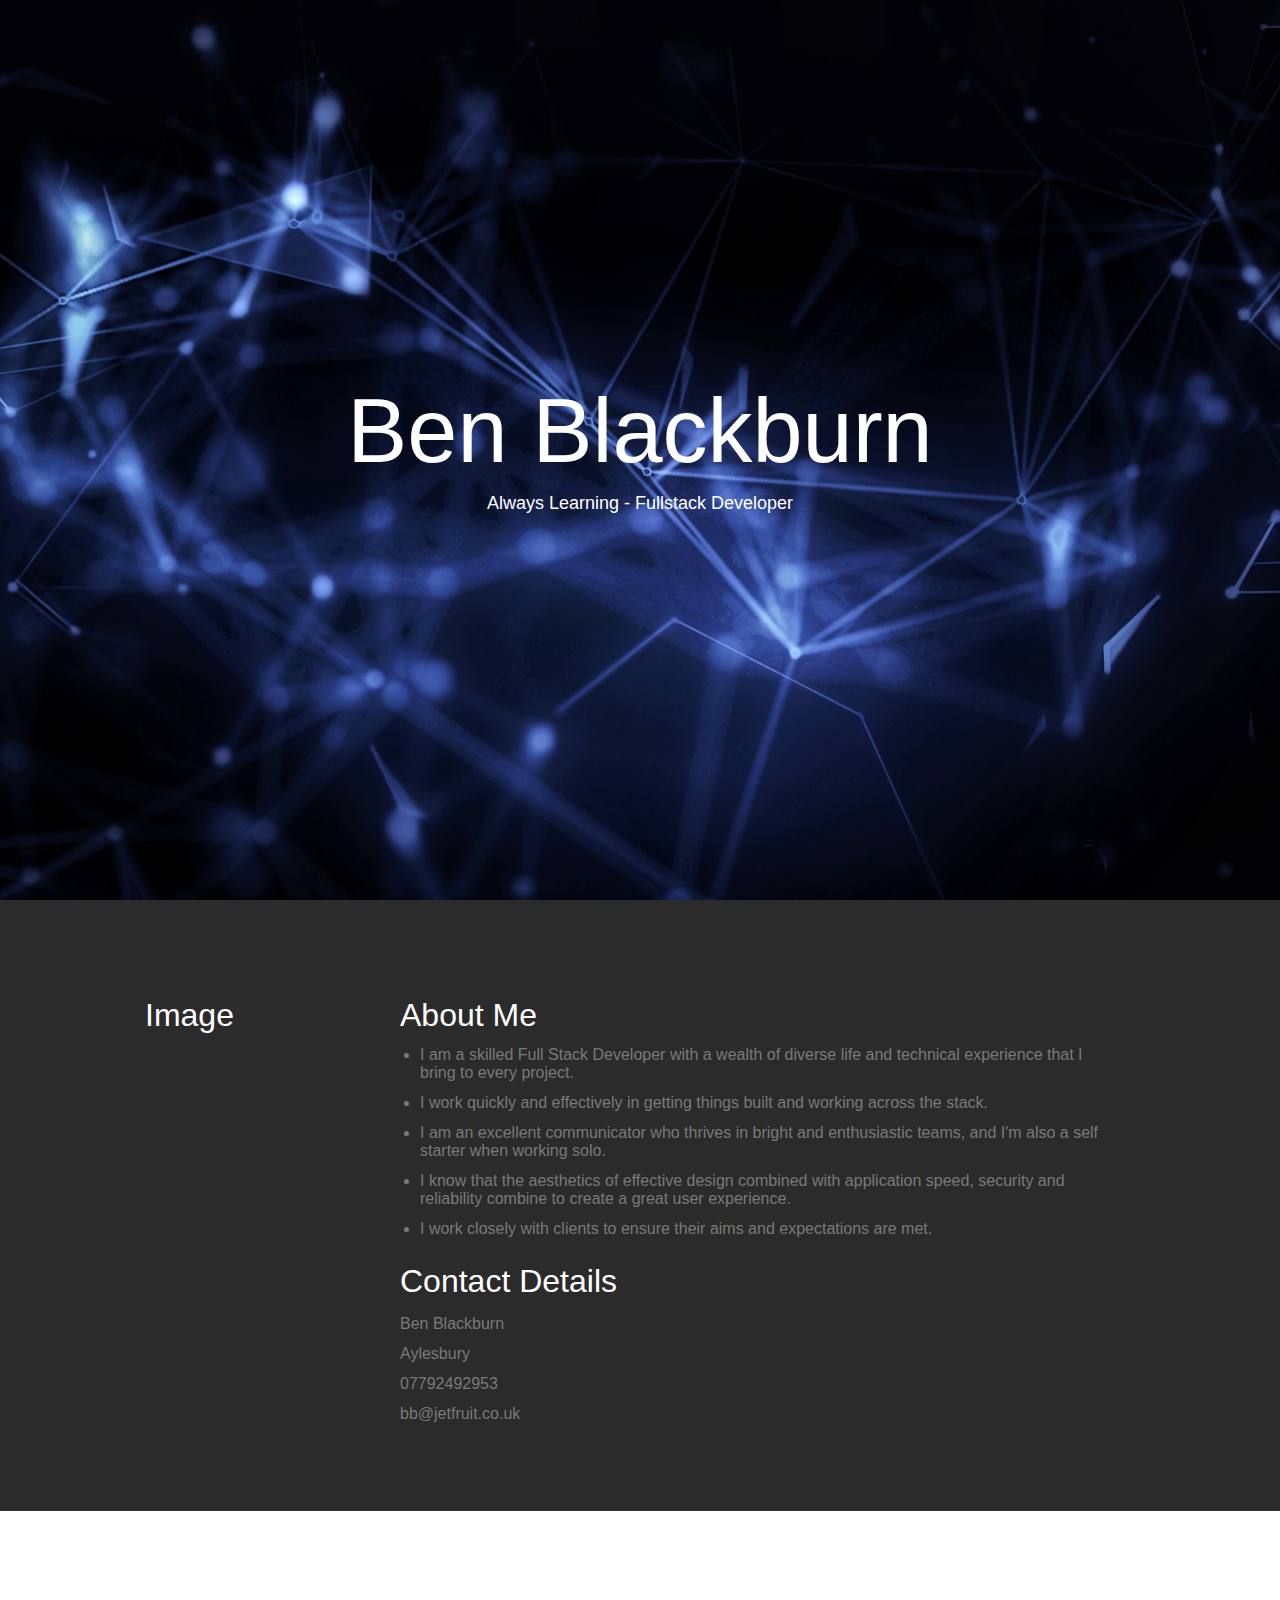
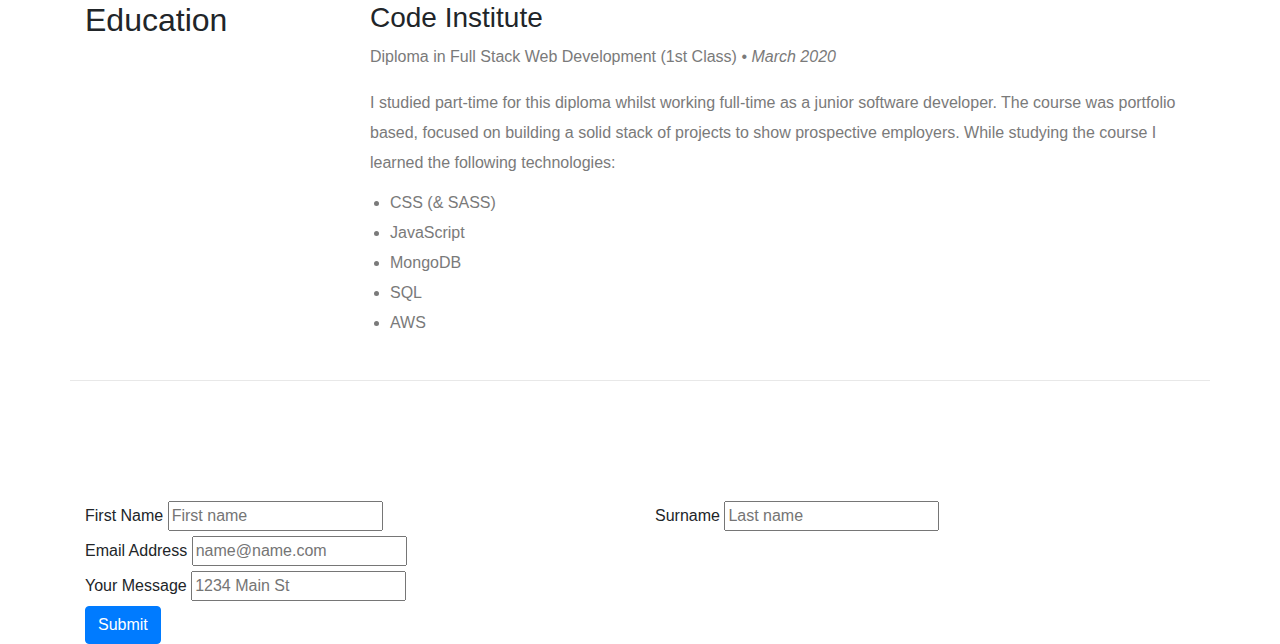
==== index.html @ df26fb1d "added contact form" ====
<!DOCTYPE html>

<head>

    <title>Ben Blackburn</title>
    <link rel="stylesheet" href="https://stackpath.bootstrapcdn.com/bootstrap/4.4.1/css/bootstrap.min.css"
        integrity="sha384-Vkoo8x4CGsO3+Hhxv8T/Q5PaXtkKtu6ug5TOeNV6gBiFeWPGFN9MuhOf23Q9Ifjh" crossorigin="anonymous">

    <link rel="stylesheet" href="style.css">
</head>

<body>
    <!-- <div class="container">
        <h1>Ben Blackburn The
            <span class="txt-type" data-wait="3000" data-words='["Developer", "Designer", "Creator"]'></span>
        </h1>
        <h2>Welcome To My Website</h2>
    </div> -->
    <header class="head">
        <nav class="row">

        </nav>
        <div class="banner">
            <h1>Ben Blackburn</h1>
            <h3>Always Learning - Fullstack Developer</h3>
        </div>
    </header>
    <div class="container-fluid about">
        <div class="container text">
            <div class="row">
                <div class="col-3">
                    <h2>Image</h2>
                </div>
                <div class="col-9 main">
                    <h2>About Me</h2>
                    <ul>
                        <li>I am a skilled Full Stack Developer with a wealth of diverse life and technical experience
                            that I bring to every project.</li>
                        <li>I work quickly and effectively in getting things built and working across the stack.</li>
                        <li>I am an excellent communicator who thrives in bright and enthusiastic teams, and I'm also a
                            self starter when working solo.</li>
                        <li>I know that the aesthetics of effective design combined with application speed, security and
                            reliability combine to create a great user experience.</li>
                        <li>I work closely with clients to ensure their aims and expectations are met.</li>
                    </ul>
                    <h2>Contact Details</h2>
                    <p class="address">
                        <span>Ben Blackburn</span>
                        <br>
                        <span>Aylesbury</span>
                        <br>
                        <span>07792492953</span>
                        <br>
                        <span>bb@jetfruit.co.uk</span>
                    </p>
                </div>
            </div>
        </div>
    </div>
    <div class="container">
        <div class="resume">
            <div class="row education">
                <div class="col-3">
                    <h2>
                        <span>Education</span>
                    </h2>
                </div>
                <div class="col-9">
                    <div class="row item">
                        <div class="col-12">
                            <h3>Code Institute</h3>
                            <p class="info">
                                Diploma in Full Stack Web Development (1st Class) • <em class="date">March 2020</em>
                            </p>
                            <p>I studied part-time for this diploma whilst working full-time as a junior software
                                developer. The course was portfolio based, focused on building a solid stack of projects
                                to show prospective employers. While studying the course I learned the following
                                technologies:</p>
                            <ul>
                                <li>CSS (& SASS)</li>
                                <li>JavaScript</li>
                                <li>MongoDB</li>
                                <li>SQL</li>
                                <li>AWS</li>
                            </ul>
                        </div>
                    </div>
                </div>
            </div>
        </div>
    </div>
    <div class="customer">
    <div class="container formone">
        <div class="row row1 justify-content-center">
            <div class="col-sm fields1">
                <label class="ftext" for="firstName">First Name</label>
                <input type="text" class="letters" id="firstName" placeholder="First name">
            </div>
            <div class="col-sm fields2">
                <label class="ftext" for="surname">Surname</label>
                <input type="text" class="letters" id="surname" placeholder="Last name">
            </div>
        </div>
        <div class="row">
            <div class="col-12 fields">
                <label class="ftext" for="emailAddress">Email Address</label>
                <input type="email" class="letters" id="emailAddress" placeholder="name@name.com">
            </div>
        </div>
        <div class="row">
            <div class="col-12 fields">
                <label class="ftext" for="inputMessage">Your Message</label>
                <input type="text" class="letters" id="inputMessage" placeholder="1234 Main St">
            </div>
        </div>
        <div class="row">
            <div class="col-12">
                <button type="submit" class="btn btn-primary formb">Submit</button>
            </div>
        </div>
    </div>
</div>

    <script src="main.js"></script>
</body>

</html>
---- style.css ----
/* @import url('https://fonts.googleapis.com/css?family=Raleway:200,100,400');

body {
  font-family: 'Raleway', sans-serif;
  height: 100vh;
  background: #333 url('https://image.ibb.co/n5A2HU/showcase.jpg') no-repeat center center / cover;
  color: #ccc;
  overflow:hidden;
}

.container {
  display: flex;
  flex-direction: column;
  justify-content: center;
  height: 100%;
  padding: 0 3rem;
}

h1, h2 {
  font-weight: 200;
  margin: 0.4rem;
}

h1 {
  font-size: 3.5rem;
}

h2 {
  font-size: 2rem;
  color: #aaa;
}

/* Cursor */
/* .txt-type > .txt {
  border-right: 0.2rem solid #777;
}

@media(min-width: 1200px) {
  h1 {
    font-size: 5rem;
  }
}

@media(max-width: 800px) {
  .container {
    padding: 0 1rem;
  }

  h1 {
    font-size: 3rem;
  }
}

@media(max-width: 500px) {
  h1 {
    font-size: 2.5rem;
  }

  h2 {
    font-size: 1.5rem;
  }
} */
* {
  box-sizing: border-box;
  position: relative;
}

body {
  margin: 0px;
}

.head {
  background-image: url("images/header.jpg");
  height: 100vh;
  background-size: cover;
  background-position: center;
  text-align: center;
  vertical-align: middle;
  width: 100%;
}

.banner {
  color: white;

  margin: 0;
  position: absolute;
  top: 50%;
  left: 50%;
  transform: translate(-50%, -50%);
}

.banner h1 {
  font-size: 90px;
}

.banner h3 {
  font-size: 18px;
}

.about {
  background: #2b2b2b;
  padding-top: 96px;
  padding-bottom: 66px;
  color: white;
  overflow: hidden;
}

.text {
  width: 96%;
  max-width: 1020px;
  margin: 0 auto;
}

.main {
  padding-right: 5%;
}

ul {
  margin-bottom: 24px;
  margin-top: 12px;
  padding-left: 0;
  margin-left: 20px;
}

p {
  line-height: 30px;
  color: #7a7a7a;
}

li {
  line-height: 18px;
  margin-bottom: 12px;
  display: list-item;
  color: #7a7a7a;
}

.resume {
  background: #fff;
  padding-top: 90px;
  padding-bottom: 72px;
}

.education {
  margin-bottom: 48px;
  padding-bottom: 24px;
  border-bottom: 1px solid #E8E8E8;
}
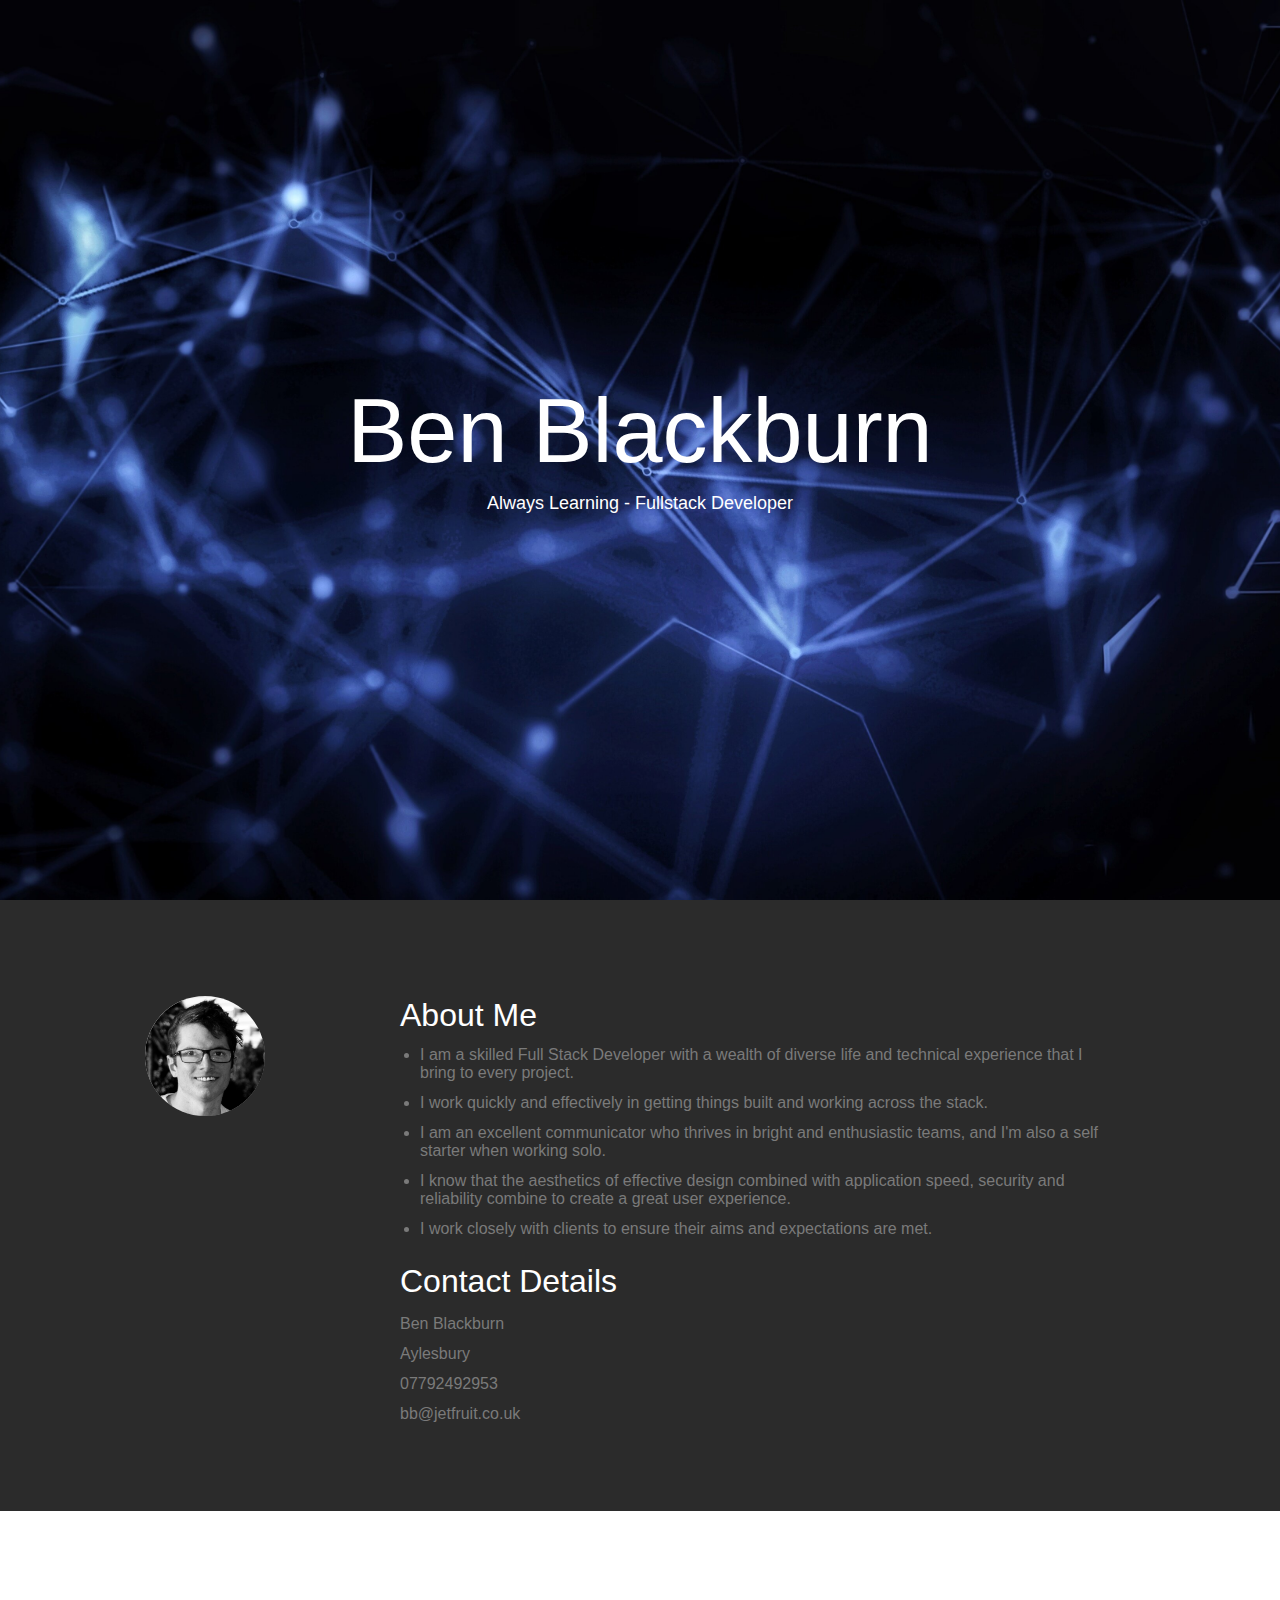
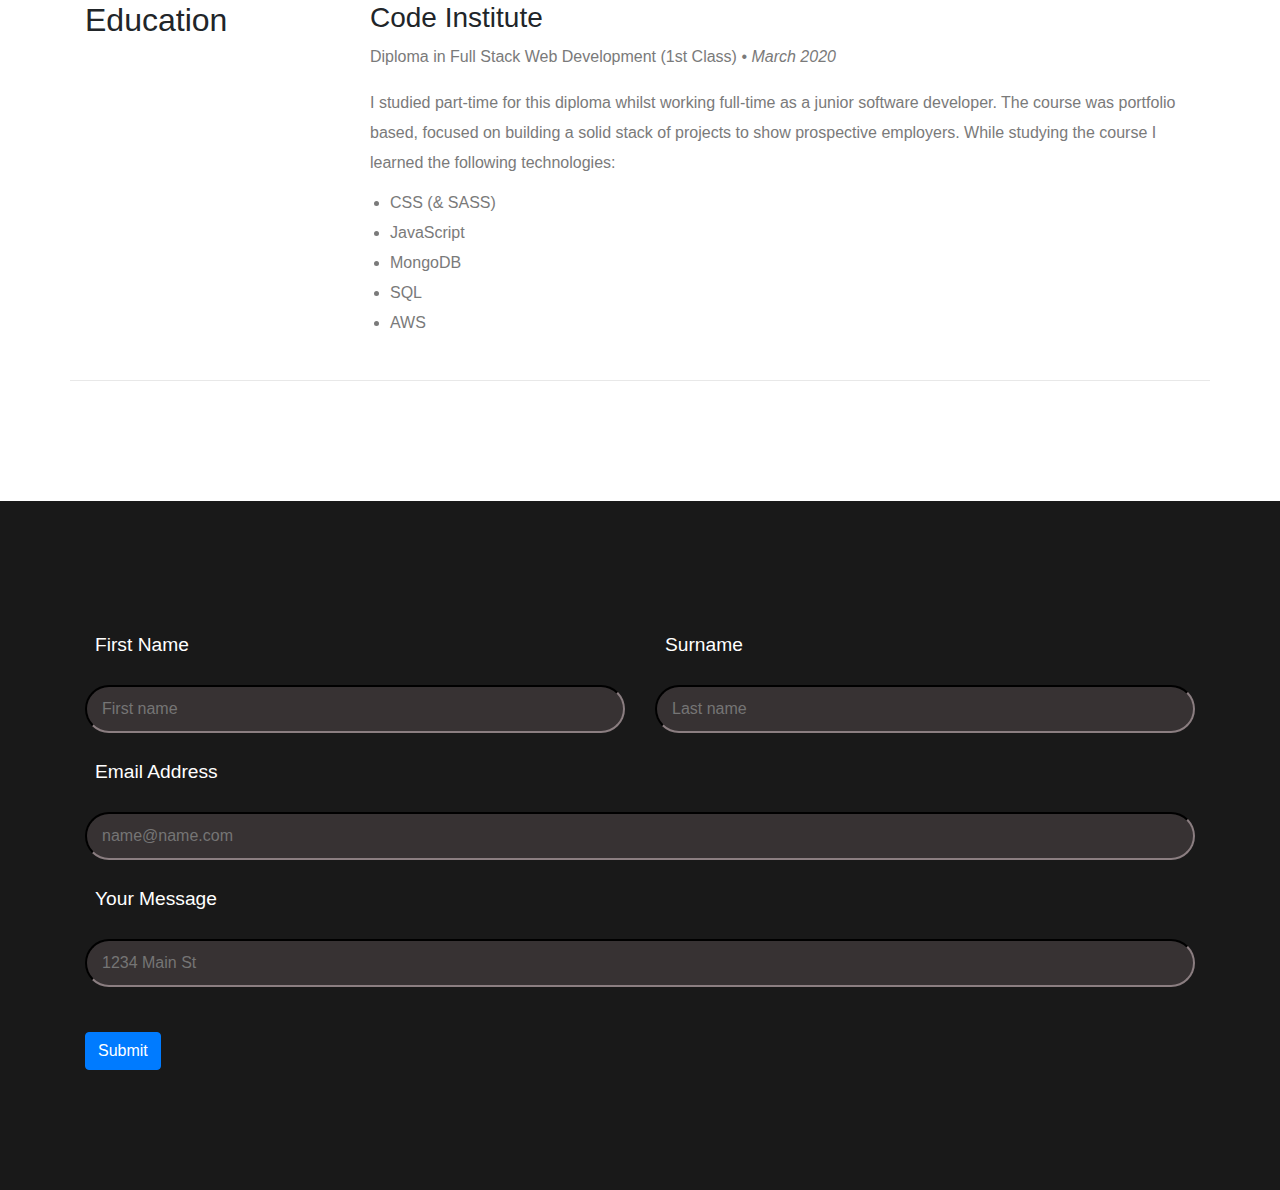
==== commit f41fcdaa: "added self image" ====
--- a/index.html
+++ b/index.html
@@ -29,7 +29,7 @@
         <div class="container text">
             <div class="row">
                 <div class="col-3">
-                    <h2>Image</h2>
+                    <img src="images/circlehead.svg" alt="">
                 </div>
                 <div class="col-9 main">
                     <h2>About Me</h2>
--- a/style.css
+++ b/style.css
@@ -60,6 +60,9 @@
     font-size: 1.5rem;
   }
 } */
+
+$break_xs: 576px;
+
 * {
   box-sizing: border-box;
   position: relative;
@@ -105,6 +108,11 @@
   overflow: hidden;
 }
 
+img {
+  width: 120px;
+  height: 120px;
+}
+
 .text {
   width: 96%;
   max-width: 1020px;
@@ -145,3 +153,54 @@
   padding-bottom: 24px;
   border-bottom: 1px solid #E8E8E8;
 }
+
+.customer {
+  background-color: #191919;
+}
+
+.formone {
+  padding-top: 120px;
+  padding-bottom: 120px;
+  /* background-color: #191919; */
+}
+
+.formone input {
+  width: 100%;
+  border-radius: 24px;
+  padding: 10px 15px;
+  background: #373233;
+  border-color: #373233;
+  outline: none;
+}
+
+.formone label {
+  padding: 10px 0px 20px 10px;
+  margin: 0px 0px 5px;
+}
+
+.formone .ftext {
+  font-style: normal;
+  font-size: 1.2rem;
+  color: white;
+  padding: 10px 0 20px 10px;
+}
+
+.formone .fields1 {
+  margin: 0px 0px 15px;
+}
+
+.formone .fields2 {
+  margin: 0px 0px 15px;
+}
+
+.formone .fields {
+  margin: 0px 0px 15px;
+}
+
+.letters {
+  color: white;
+}
+
+.formb {
+  margin-top: 30px;
+}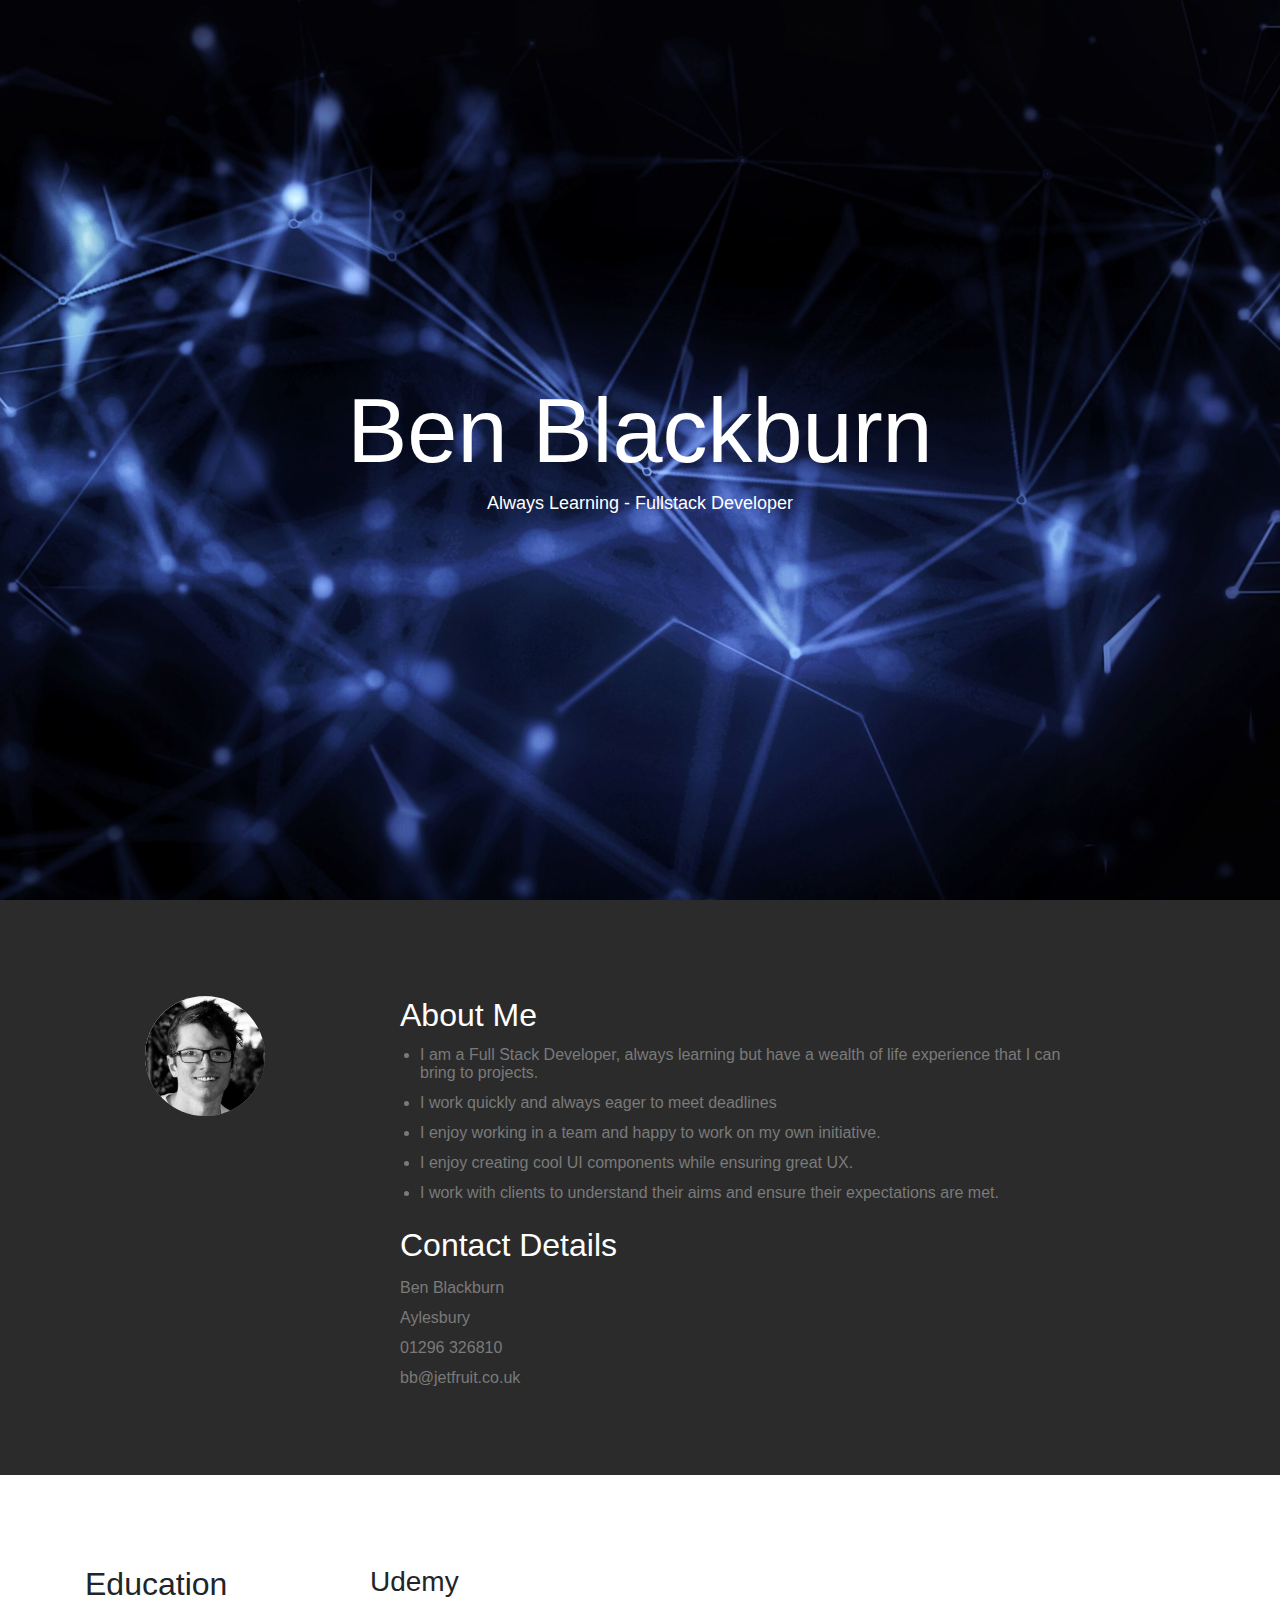
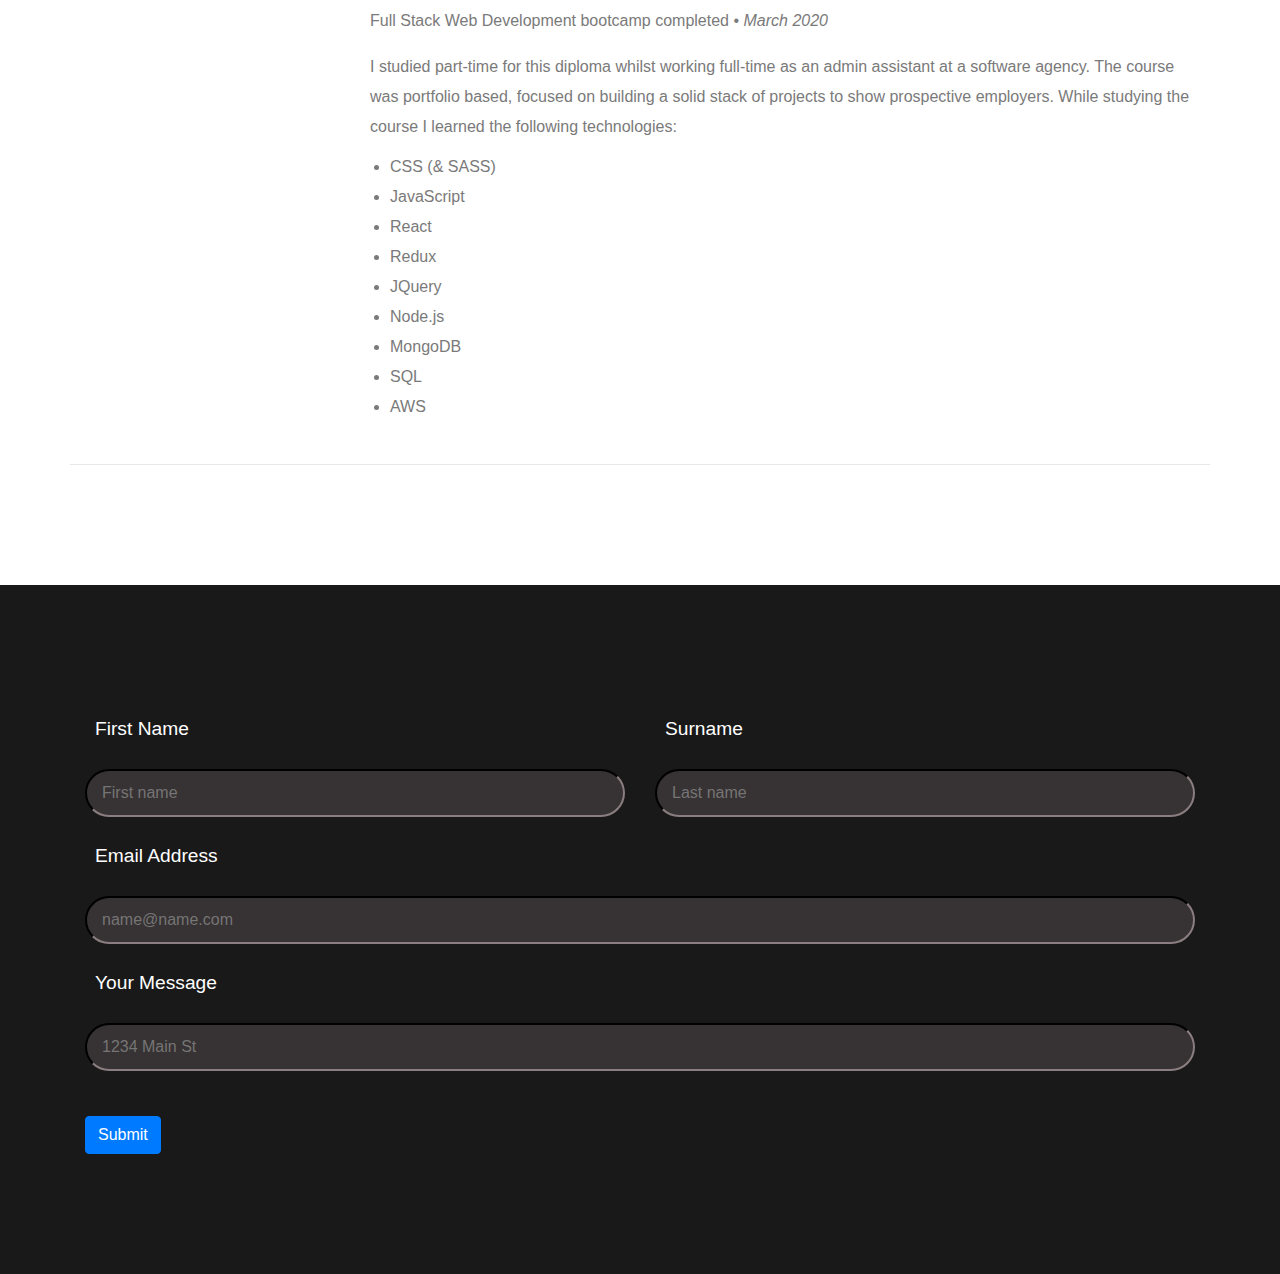
==== commit 321f08f5: "updated education" ====
--- a/index.html
+++ b/index.html
@@ -29,19 +29,17 @@
         <div class="container text">
             <div class="row">
                 <div class="col-3">
-                    <img src="images/circlehead.svg" alt="">
+                    <img class="ben" src="images/circlehead.svg" alt="">
                 </div>
                 <div class="col-9 main">
                     <h2>About Me</h2>
                     <ul>
-                        <li>I am a skilled Full Stack Developer with a wealth of diverse life and technical experience
-                            that I bring to every project.</li>
-                        <li>I work quickly and effectively in getting things built and working across the stack.</li>
-                        <li>I am an excellent communicator who thrives in bright and enthusiastic teams, and I'm also a
-                            self starter when working solo.</li>
-                        <li>I know that the aesthetics of effective design combined with application speed, security and
-                            reliability combine to create a great user experience.</li>
-                        <li>I work closely with clients to ensure their aims and expectations are met.</li>
+                        <li>I am a Full Stack Developer, always learning but have a wealth of life experience
+                            that I can bring to projects.</li>
+                        <li>I work quickly and always eager to meet deadlines</li>
+                        <li>I enjoy working in a team and happy to work on my own initiative.</li>
+                        <li>I enjoy creating cool UI components while ensuring great UX.</li>
+                        <li>I work with clients to understand their aims and ensure their expectations are met.</li>
                     </ul>
                     <h2>Contact Details</h2>
                     <p class="address">
@@ -49,7 +47,7 @@
                         <br>
                         <span>Aylesbury</span>
                         <br>
-                        <span>07792492953</span>
+                        <span>01296 326810</span>
                         <br>
                         <span>bb@jetfruit.co.uk</span>
                     </p>
@@ -68,17 +66,20 @@
                 <div class="col-9">
                     <div class="row item">
                         <div class="col-12">
-                            <h3>Code Institute</h3>
+                            <h3>Udemy</h3>
                             <p class="info">
-                                Diploma in Full Stack Web Development (1st Class) • <em class="date">March 2020</em>
+                                Full Stack Web Development bootcamp completed • <em class="date">March 2020</em>
                             </p>
-                            <p>I studied part-time for this diploma whilst working full-time as a junior software
-                                developer. The course was portfolio based, focused on building a solid stack of projects
+                            <p>I studied part-time for this diploma whilst working full-time as an admin assistant at a software agency. The course was portfolio based, focused on building a solid stack of projects
                                 to show prospective employers. While studying the course I learned the following
                                 technologies:</p>
                             <ul>
                                 <li>CSS (& SASS)</li>
                                 <li>JavaScript</li>
+                                <li>React</li>
+                                <li>Redux</li>
+                                <li>JQuery</li>
+                                <li>Node.js</li>
                                 <li>MongoDB</li>
                                 <li>SQL</li>
                                 <li>AWS</li>
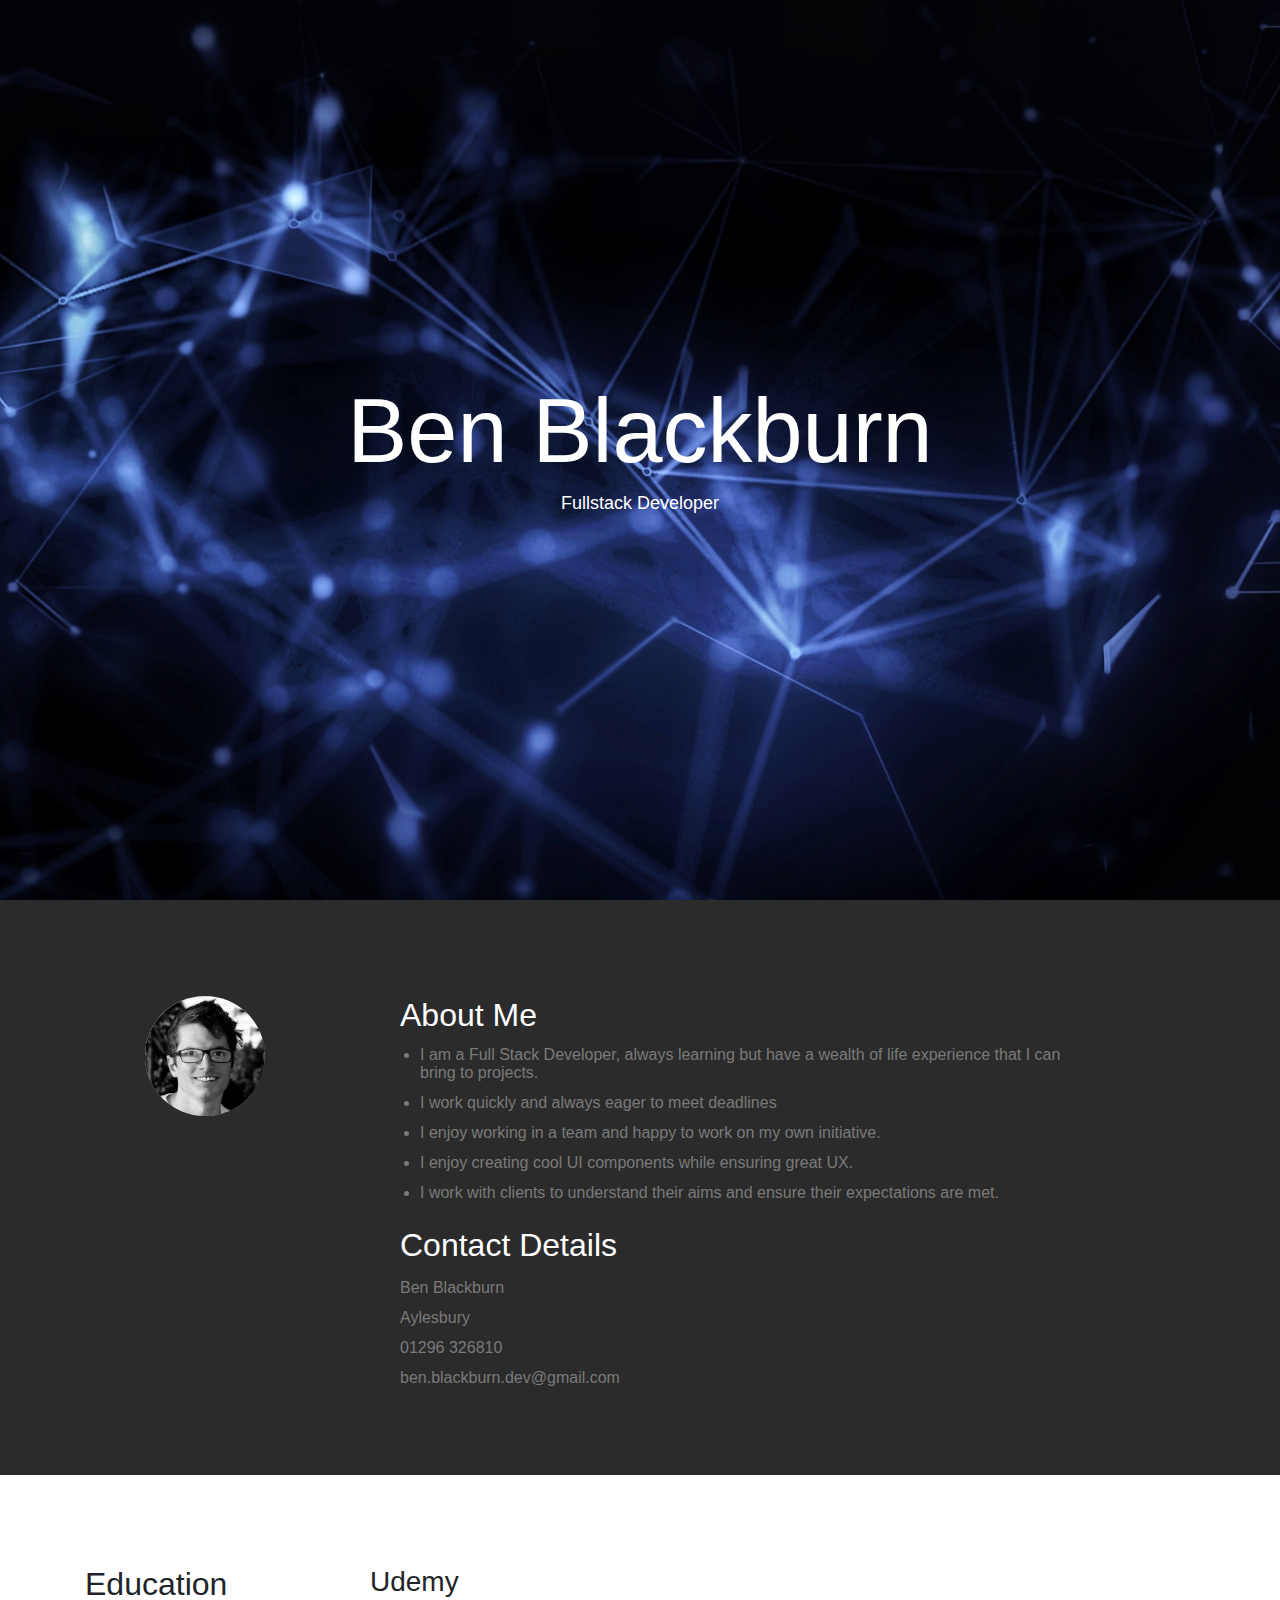
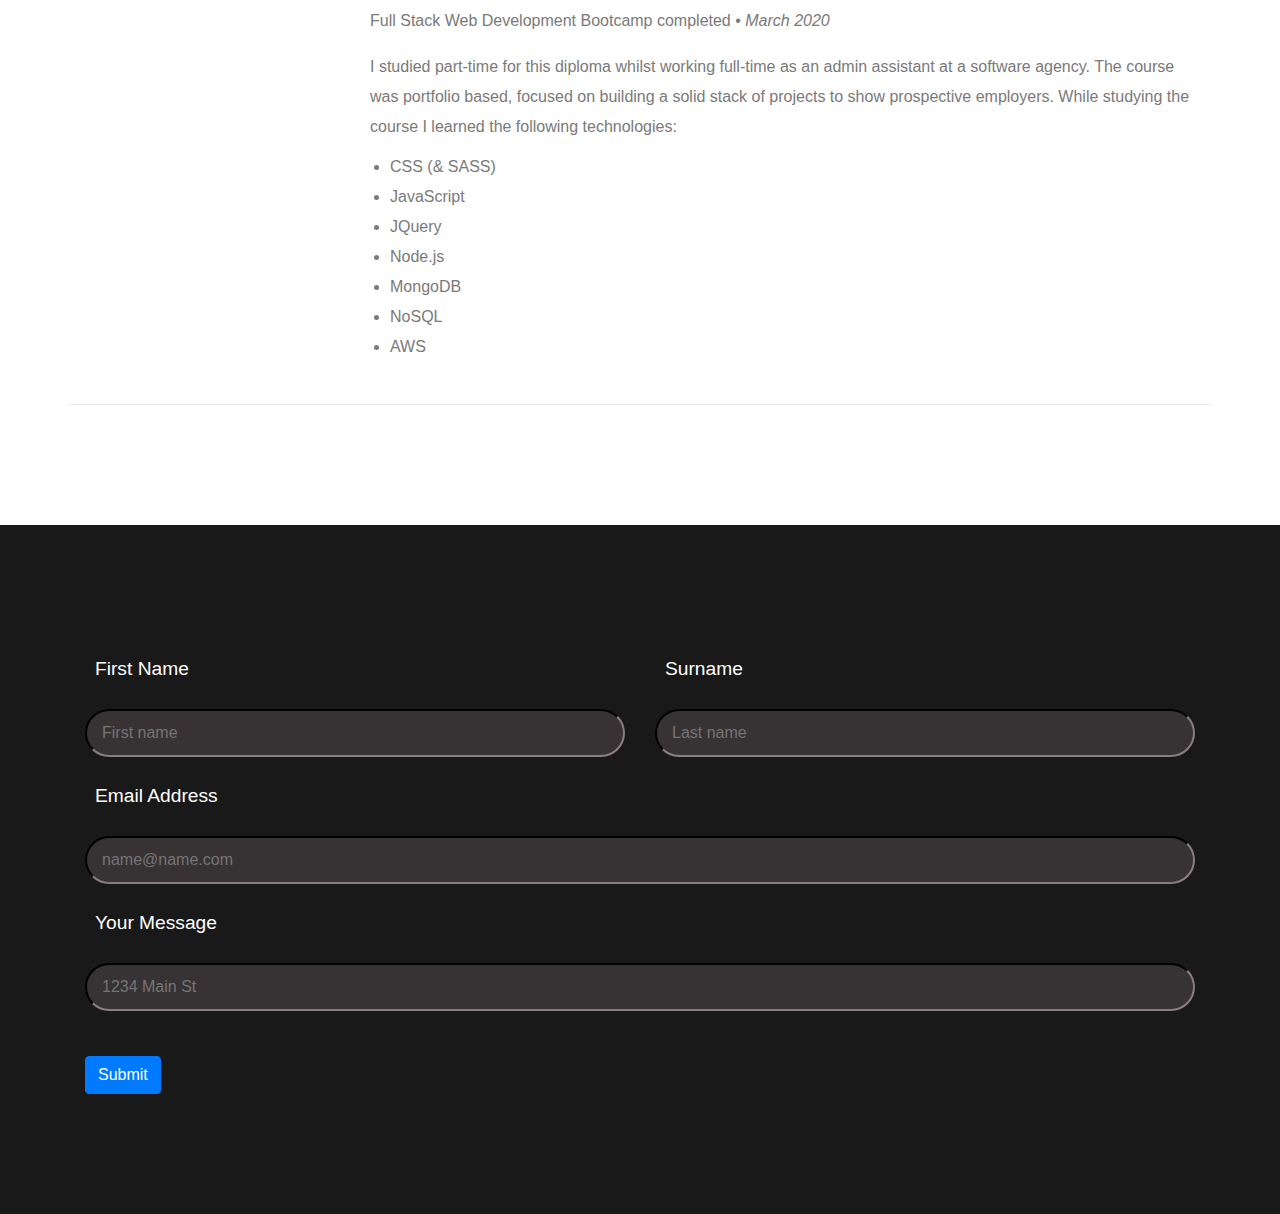
==== commit 8db9ba59: "Changed cv" ====
--- a/index.html
+++ b/index.html
@@ -22,7 +22,7 @@
         </nav>
         <div class="banner">
             <h1>Ben Blackburn</h1>
-            <h3>Always Learning - Fullstack Developer</h3>
+            <h3>Fullstack Developer</h3>
         </div>
     </header>
     <div class="container-fluid about">
@@ -49,7 +49,7 @@
                         <br>
                         <span>01296 326810</span>
                         <br>
-                        <span>bb@jetfruit.co.uk</span>
+                        <span>ben.blackburn.dev@gmail.com</span>
                     </p>
                 </div>
             </div>
@@ -68,7 +68,7 @@
                         <div class="col-12">
                             <h3>Udemy</h3>
                             <p class="info">
-                                Full Stack Web Development bootcamp completed • <em class="date">March 2020</em>
+                                Full Stack Web Development Bootcamp completed • <em class="date">March 2020</em>
                             </p>
                             <p>I studied part-time for this diploma whilst working full-time as an admin assistant at a software agency. The course was portfolio based, focused on building a solid stack of projects
                                 to show prospective employers. While studying the course I learned the following
@@ -76,12 +76,12 @@
                             <ul>
                                 <li>CSS (& SASS)</li>
                                 <li>JavaScript</li>
-                                <li>React</li>
-                                <li>Redux</li>
+                                <!-- <li>React</li>
+                                <li>Redux</li> -->
                                 <li>JQuery</li>
                                 <li>Node.js</li>
                                 <li>MongoDB</li>
-                                <li>SQL</li>
+                                <li>NoSQL</li>
                                 <li>AWS</li>
                             </ul>
                         </div>
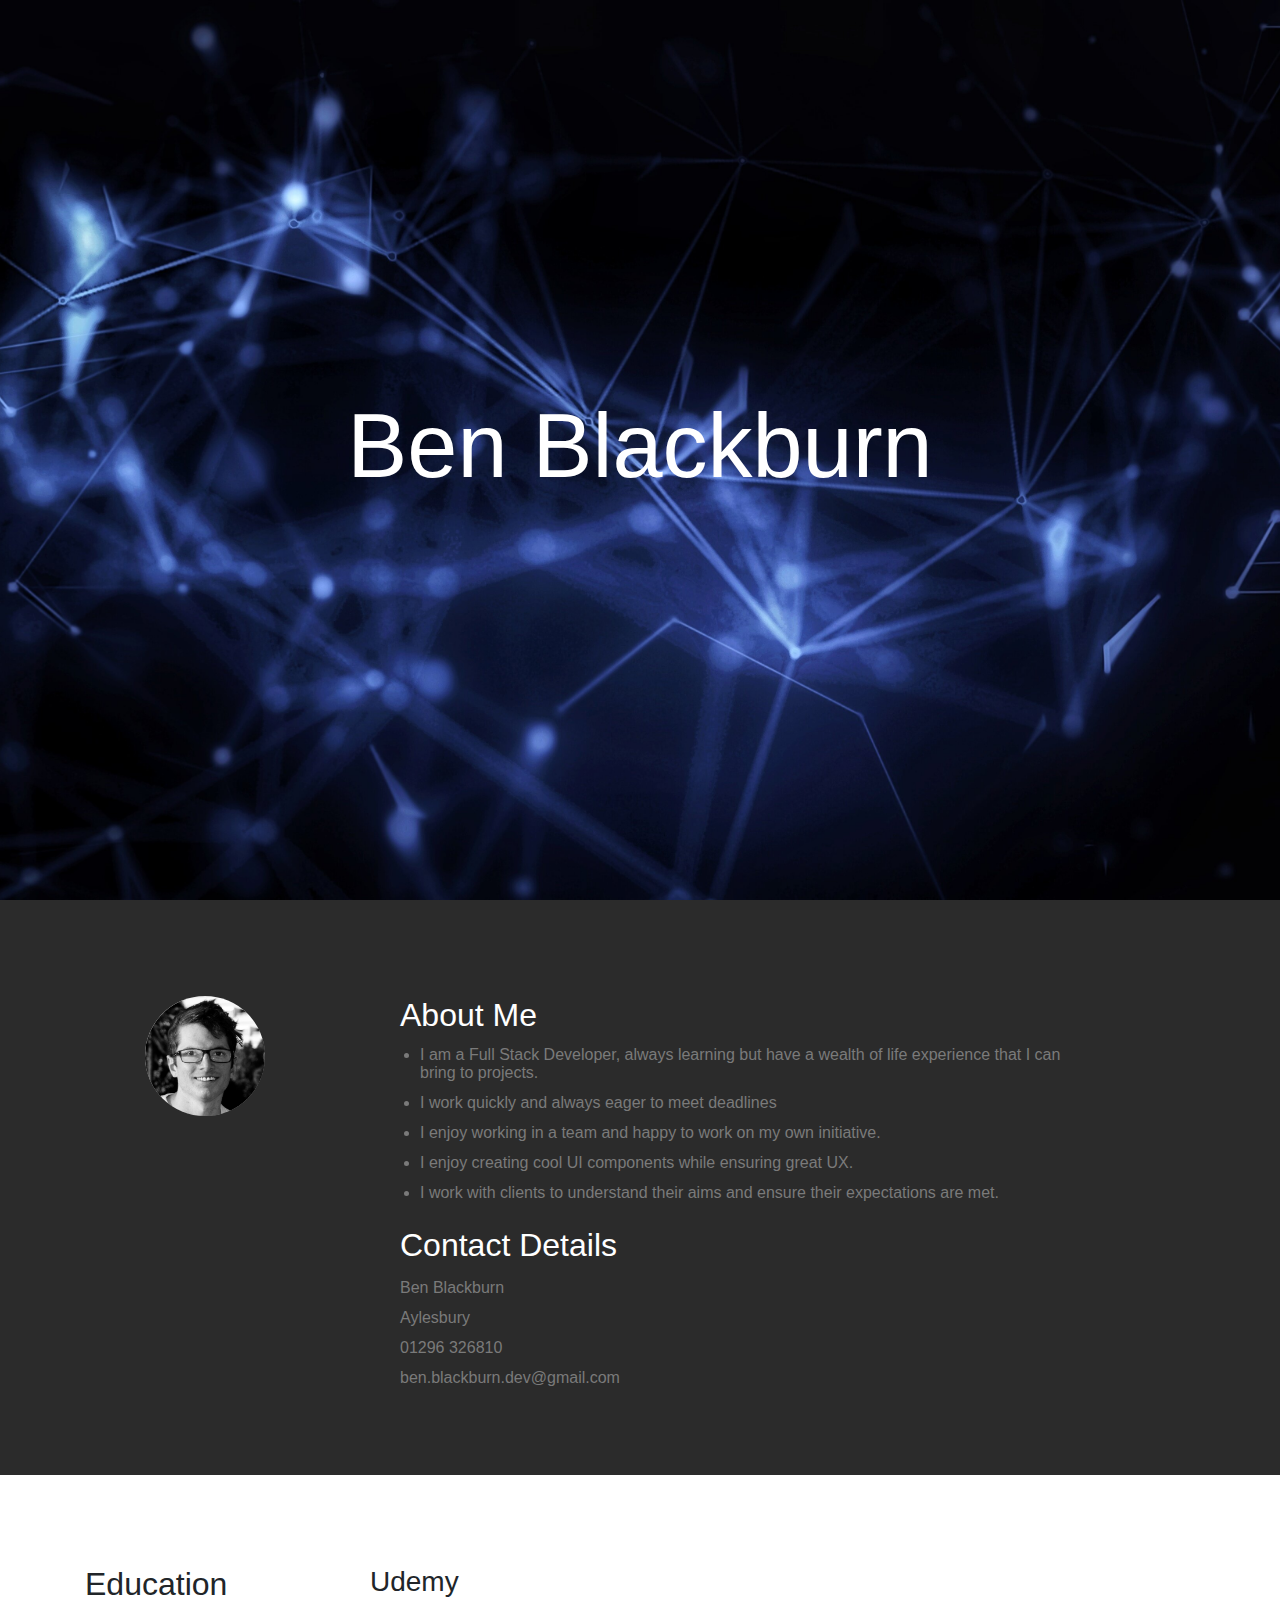
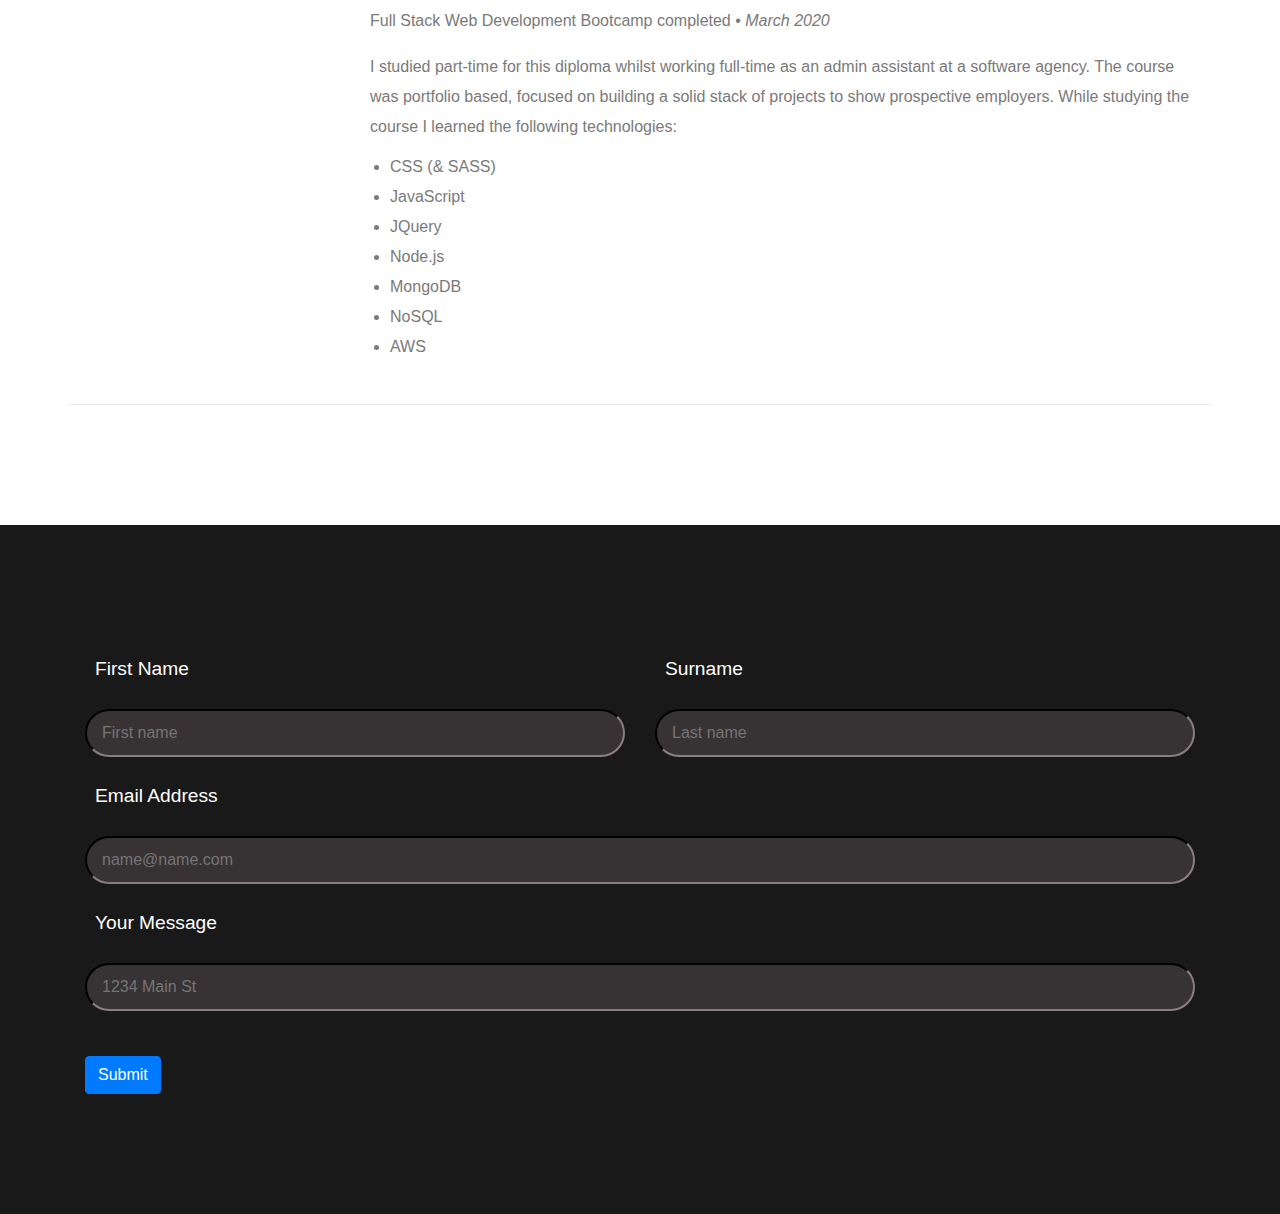
==== commit 24bca149: "JS func" ====
--- a/index.html
+++ b/index.html
@@ -22,7 +22,7 @@
         </nav>
         <div class="banner">
             <h1>Ben Blackburn</h1>
-            <h3>Fullstack Developer</h3>
+            <h3><span class="txt-type" data-wait="3000" data-words='["Developer", "Designer", "Creator"]'></span></h3>
         </div>
     </header>
     <div class="container-fluid about">
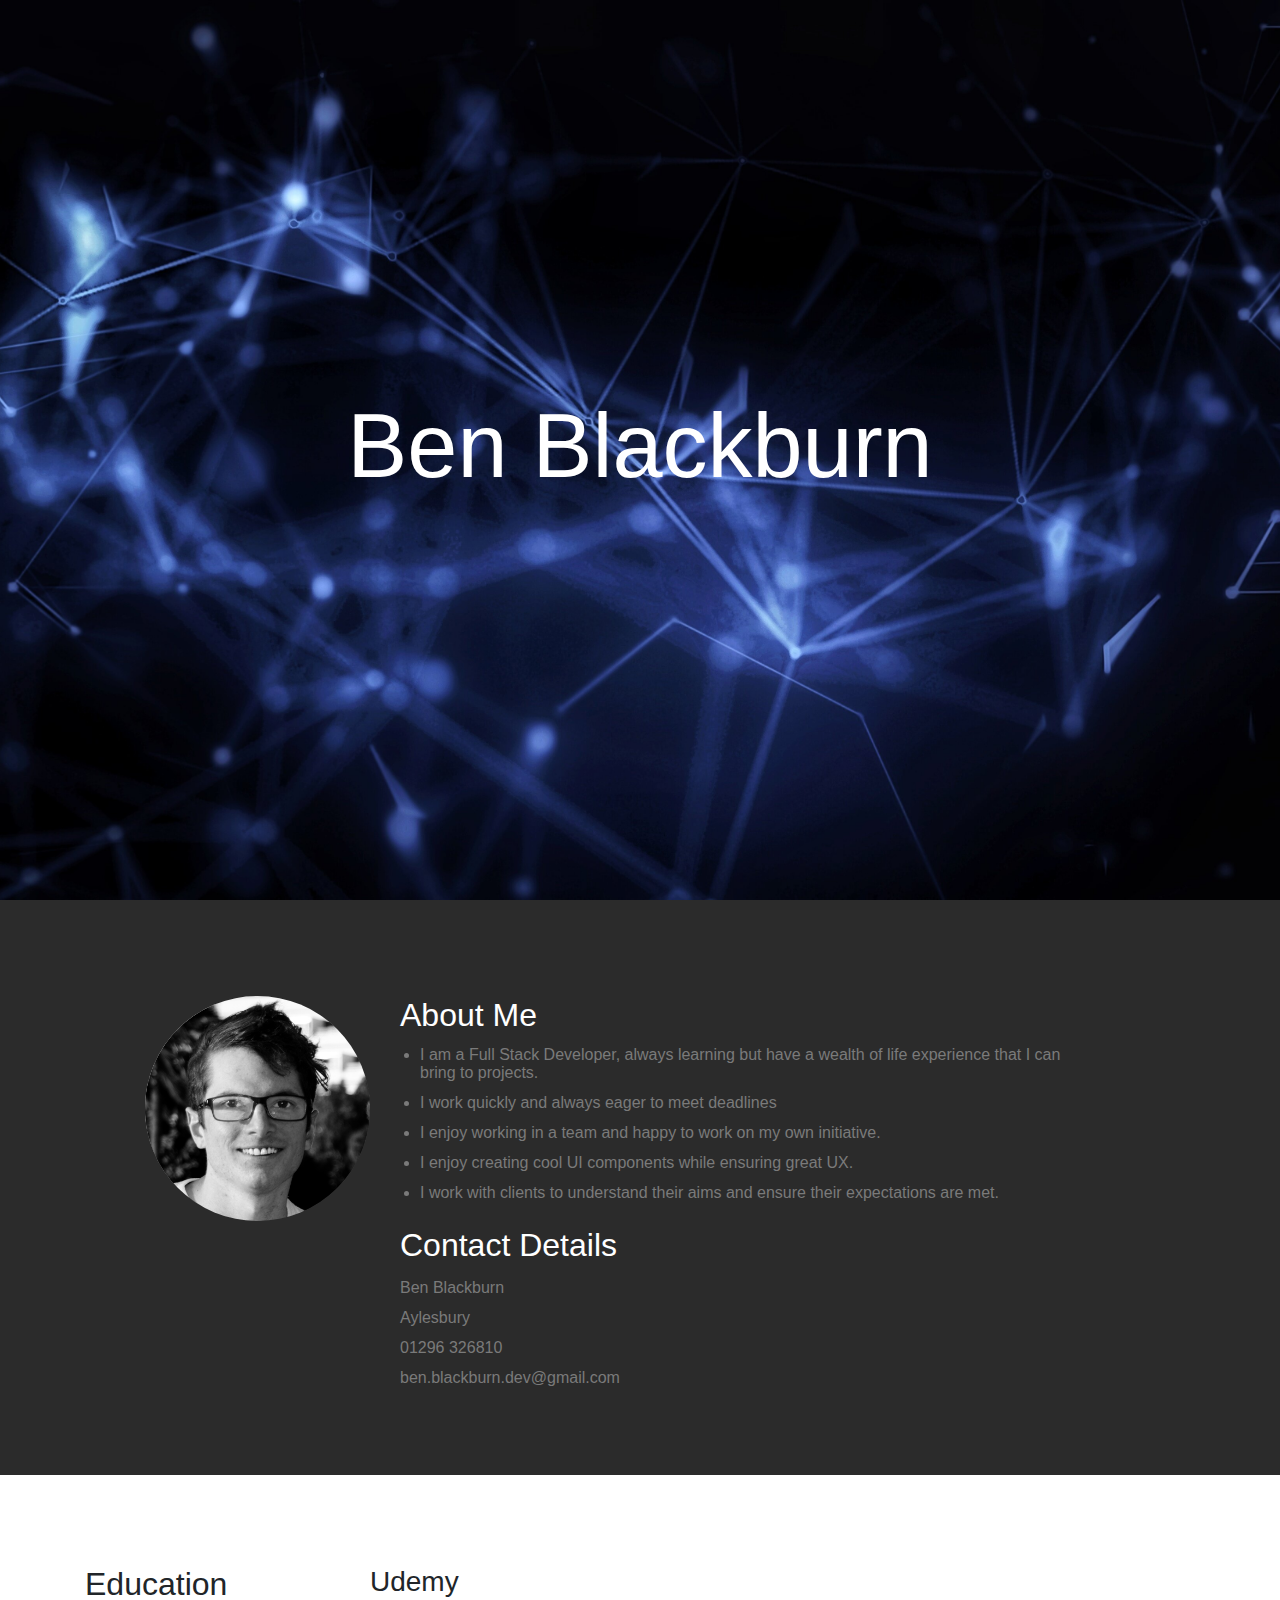
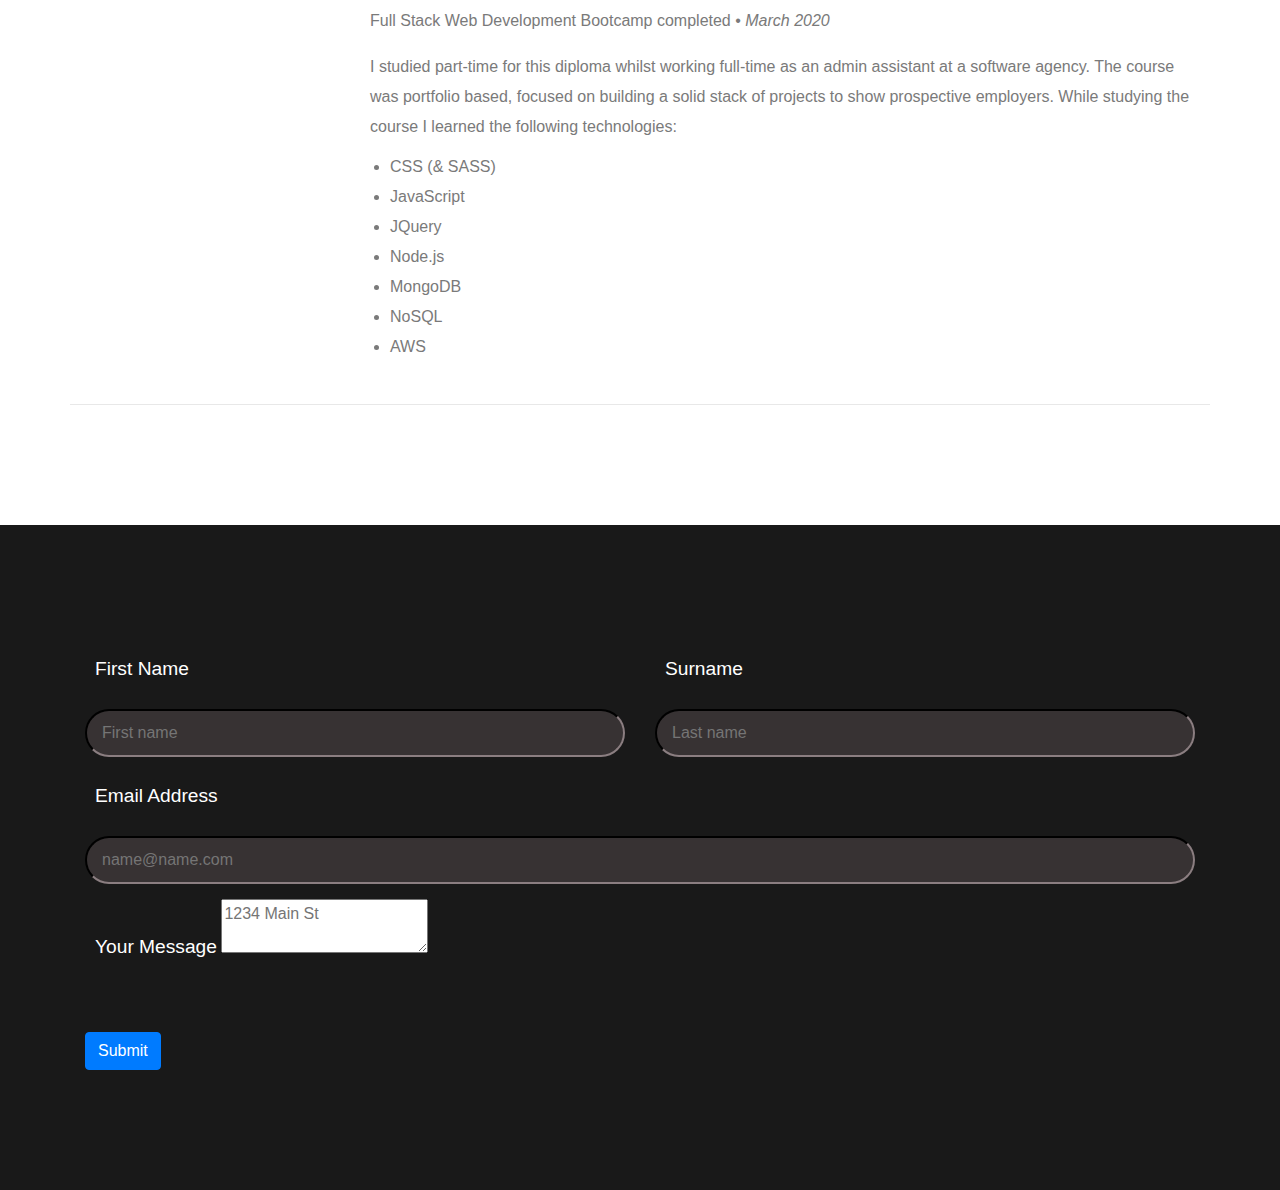
==== commit fab58f04: "form changes" ====
--- a/index.html
+++ b/index.html
@@ -7,6 +7,7 @@
         integrity="sha384-Vkoo8x4CGsO3+Hhxv8T/Q5PaXtkKtu6ug5TOeNV6gBiFeWPGFN9MuhOf23Q9Ifjh" crossorigin="anonymous">
 
     <link rel="stylesheet" href="style.css">
+    <script src="https://smtpjs.com/v3/smtp.js"></script>
 </head>
 
 <body>
@@ -111,7 +112,7 @@
         <div class="row">
             <div class="col-12 fields">
                 <label class="ftext" for="inputMessage">Your Message</label>
-                <input type="text" class="letters" id="inputMessage" placeholder="1234 Main St">
+                <textarea type="text" class="letters" id="inputMessage" placeholder="1234 Main St"></textarea>
             </div>
         </div>
         <div class="row">
--- a/style.css
+++ b/style.css
@@ -60,11 +60,9 @@
     font-size: 1.5rem;
   }
 } */
-
-$break_xs: 576px;
-
 * {
-  box-sizing: border-box;
+  -webkit-box-sizing: border-box;
+          box-sizing: border-box;
   position: relative;
 }
 
@@ -84,12 +82,12 @@
 
 .banner {
   color: white;
-
   margin: 0;
   position: absolute;
   top: 50%;
   left: 50%;
-  transform: translate(-50%, -50%);
+  -webkit-transform: translate(-50%, -50%);
+          transform: translate(-50%, -50%);
 }
 
 .banner h1 {
@@ -106,11 +104,6 @@
   padding-bottom: 66px;
   color: white;
   overflow: hidden;
-}
-
-img {
-  width: 120px;
-  height: 120px;
 }
 
 .text {
@@ -203,4 +196,5 @@
 
 .formb {
   margin-top: 30px;
-}+}
+/*# sourceMappingURL=style.css.map */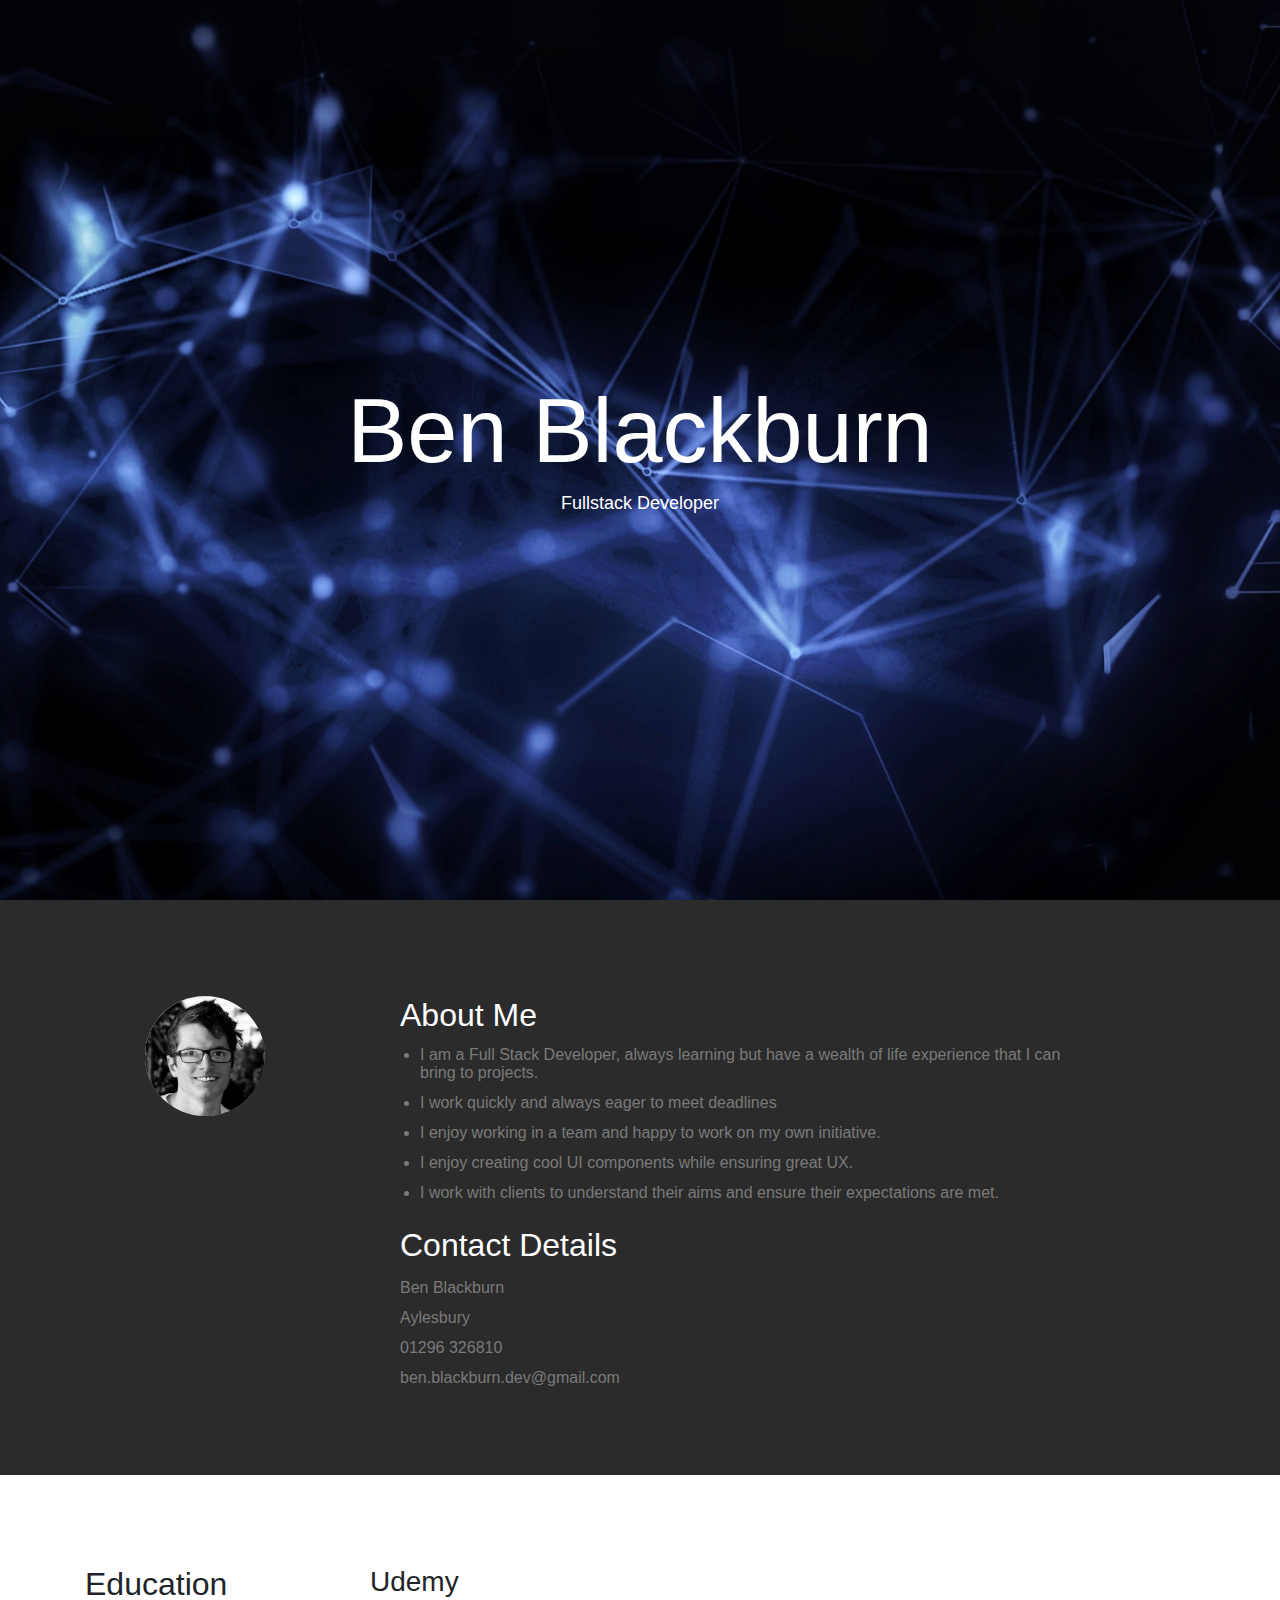
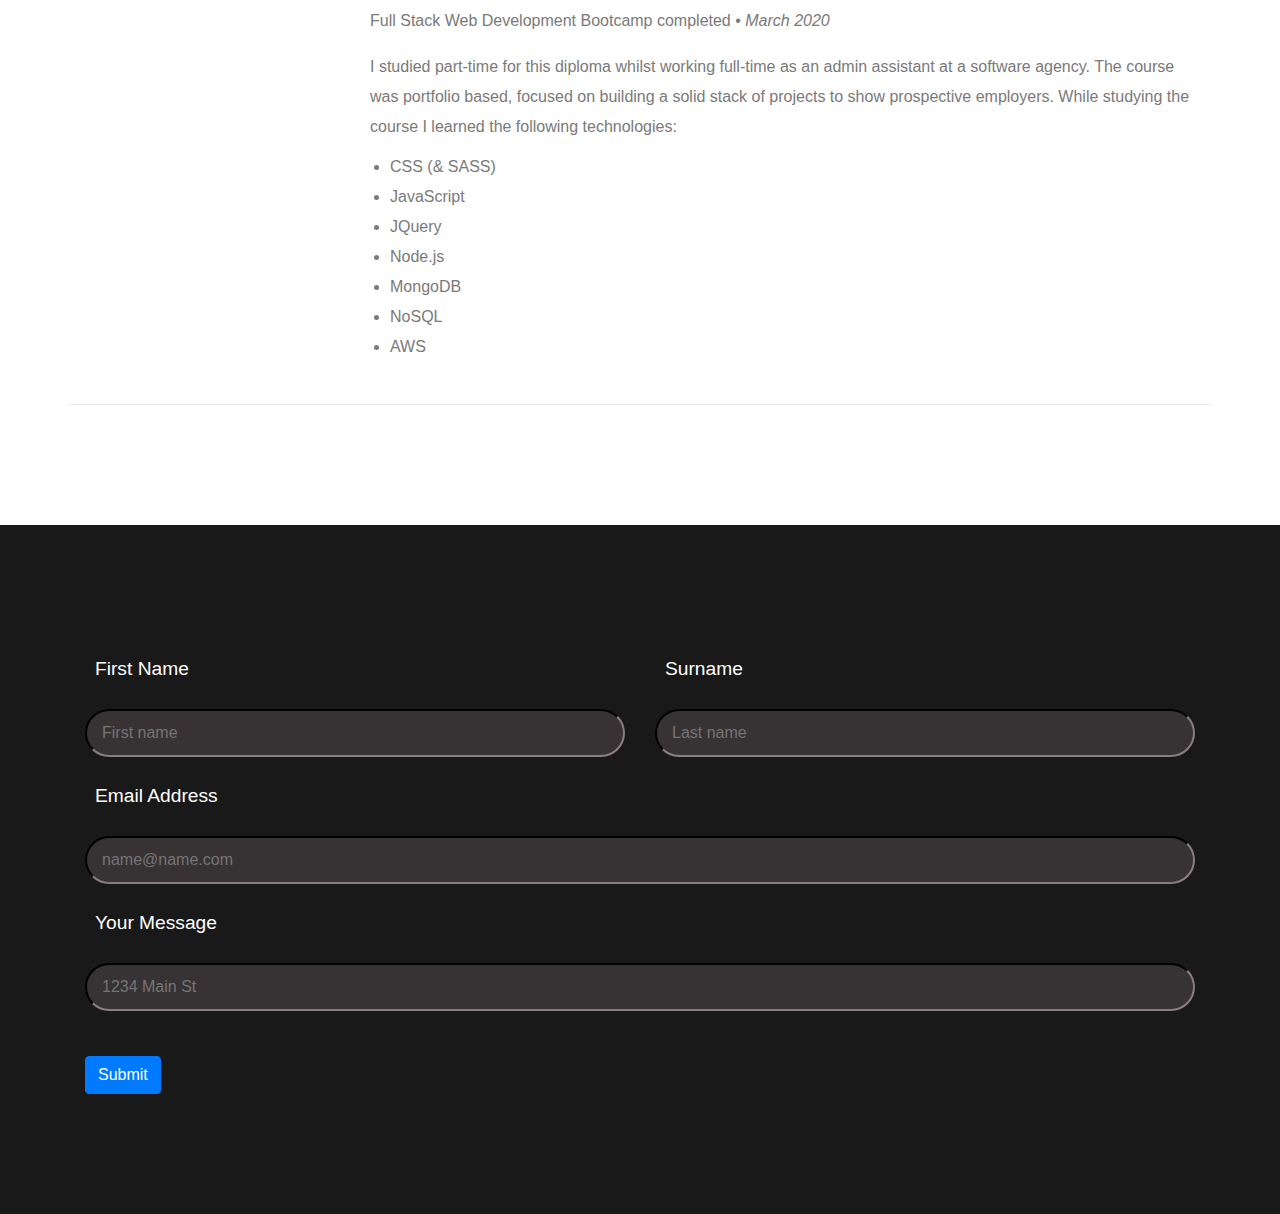
==== commit e3ec4fae: "updated files" ====
--- a/index.html
+++ b/index.html
@@ -7,7 +7,6 @@
         integrity="sha384-Vkoo8x4CGsO3+Hhxv8T/Q5PaXtkKtu6ug5TOeNV6gBiFeWPGFN9MuhOf23Q9Ifjh" crossorigin="anonymous">
 
     <link rel="stylesheet" href="style.css">
-    <script src="https://smtpjs.com/v3/smtp.js"></script>
 </head>
 
 <body>
@@ -23,7 +22,7 @@
         </nav>
         <div class="banner">
             <h1>Ben Blackburn</h1>
-            <h3><span class="txt-type" data-wait="3000" data-words='["Developer", "Designer", "Creator"]'></span></h3>
+            <h3>Fullstack Developer</h3>
         </div>
     </header>
     <div class="container-fluid about">
@@ -112,7 +111,7 @@
         <div class="row">
             <div class="col-12 fields">
                 <label class="ftext" for="inputMessage">Your Message</label>
-                <textarea type="text" class="letters" id="inputMessage" placeholder="1234 Main St"></textarea>
+                <input type="text" class="letters" id="inputMessage" placeholder="1234 Main St">
             </div>
         </div>
         <div class="row">
--- a/style.css
+++ b/style.css
@@ -60,9 +60,11 @@
     font-size: 1.5rem;
   }
 } */
+
+$break_xs: 576px;
+
 * {
-  -webkit-box-sizing: border-box;
-          box-sizing: border-box;
+  box-sizing: border-box;
   position: relative;
 }
 
@@ -82,12 +84,12 @@
 
 .banner {
   color: white;
+
   margin: 0;
   position: absolute;
   top: 50%;
   left: 50%;
-  -webkit-transform: translate(-50%, -50%);
-          transform: translate(-50%, -50%);
+  transform: translate(-50%, -50%);
 }
 
 .banner h1 {
@@ -104,6 +106,11 @@
   padding-bottom: 66px;
   color: white;
   overflow: hidden;
+}
+
+img {
+  width: 120px;
+  height: 120px;
 }
 
 .text {
@@ -196,5 +203,4 @@
 
 .formb {
   margin-top: 30px;
-}
-/*# sourceMappingURL=style.css.map */+}